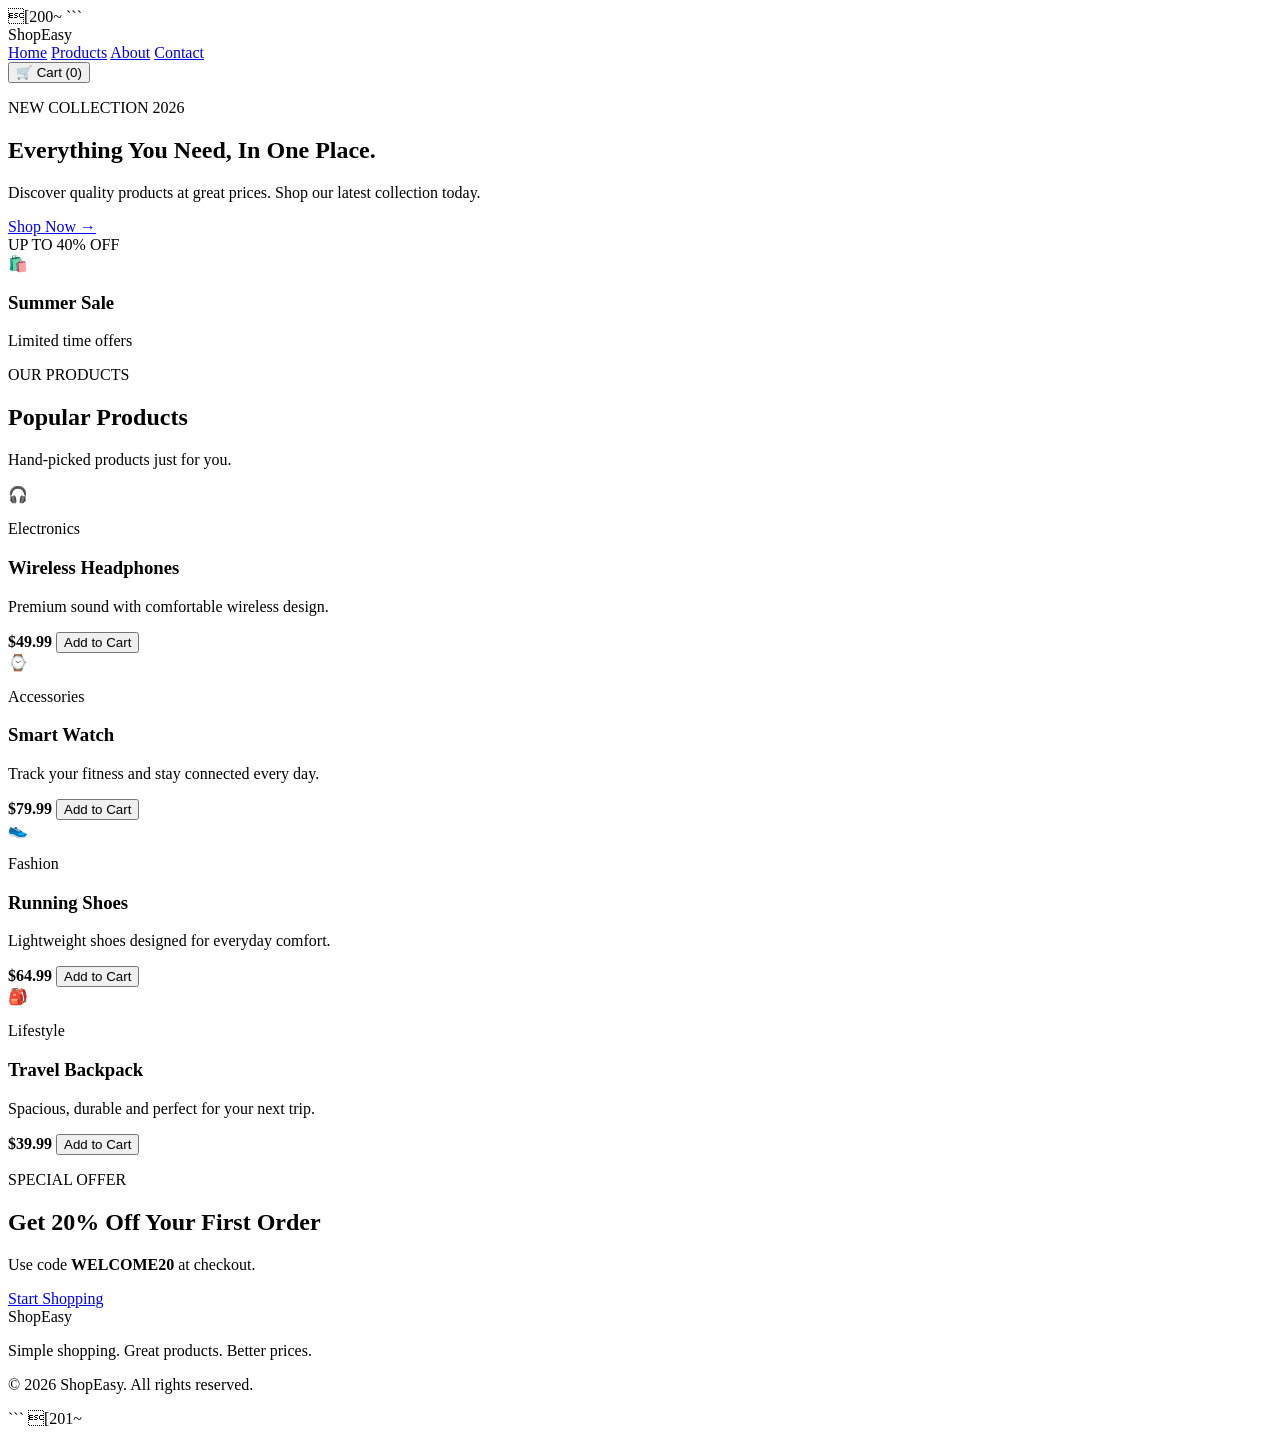
==== docker/my-ecommerce/index.html @ 429941b0 "launch container E-commemers" ====
[200~<!DOCTYPE html>

<html lang="en">
<head>
    <meta charset="UTF-8">
    <meta name="viewport" content="width=device-width, initial-scale=1.0">
    <title>ShopEasy - Online Store</title>
    <link rel="stylesheet" href="style.css">
</head>
<body>

```
<header class="navbar">
    <div class="logo">Shop<span>Easy</span></div>

    <nav>
        <a href="#home">Home</a>
        <a href="#products">Products</a>
        <a href="#about">About</a>
        <a href="#contact">Contact</a>
    </nav>

    <button class="cart">🛒 Cart (0)</button>
</header>

<main>

    <section class="hero" id="home">
        <div class="hero-content">
            <p class="tagline">NEW COLLECTION 2026</p>
            <h1>Everything You Need, <span>In One Place.</span></h1>
            <p>
                Discover quality products at great prices.
                Shop our latest collection today.
            </p>
            <a href="#products" class="shop-btn">Shop Now →</a>
        </div>

        <div class="hero-card">
            <div class="discount">UP TO 40% OFF</div>
            <div class="hero-icon">🛍️</div>
            <h3>Summer Sale</h3>
            <p>Limited time offers</p>
        </div>
    </section>

    <section class="products-section" id="products">
        <div class="section-heading">
            <p class="tagline">OUR PRODUCTS</p>
            <h2>Popular Products</h2>
            <p>Hand-picked products just for you.</p>
        </div>

        <div class="products">

            <article class="product-card">
                <div class="product-image blue">🎧</div>
                <div class="product-info">
                    <p class="category">Electronics</p>
                    <h3>Wireless Headphones</h3>
                    <p class="description">
                        Premium sound with comfortable wireless design.
                    </p>
                    <div class="product-bottom">
                        <strong>$49.99</strong>
                        <button class="add-btn">Add to Cart</button>
                    </div>
                </div>
            </article>

            <article class="product-card">
                <div class="product-image purple">⌚</div>
                <div class="product-info">
                    <p class="category">Accessories</p>
                    <h3>Smart Watch</h3>
                    <p class="description">
                        Track your fitness and stay connected every day.
                    </p>
                    <div class="product-bottom">
                        <strong>$79.99</strong>
                        <button class="add-btn">Add to Cart</button>
                    </div>
                </div>
            </article>

            <article class="product-card">
                <div class="product-image orange">👟</div>
                <div class="product-info">
                    <p class="category">Fashion</p>
                    <h3>Running Shoes</h3>
                    <p class="description">
                        Lightweight shoes designed for everyday comfort.
                    </p>
                    <div class="product-bottom">
                        <strong>$64.99</strong>
                        <button class="add-btn">Add to Cart</button>
                    </div>
                </div>
            </article>

            <article class="product-card">
                <div class="product-image green">🎒</div>
                <div class="product-info">
                    <p class="category">Lifestyle</p>
                    <h3>Travel Backpack</h3>
                    <p class="description">
                        Spacious, durable and perfect for your next trip.
                    </p>
                    <div class="product-bottom">
                        <strong>$39.99</strong>
                        <button class="add-btn">Add to Cart</button>
                    </div>
                </div>
            </article>

        </div>
    </section>

    <section class="offer" id="about">
        <div>
            <p class="tagline">SPECIAL OFFER</p>
            <h2>Get 20% Off Your First Order</h2>
            <p>Use code <strong>WELCOME20</strong> at checkout.</p>
        </div>
        <a href="#products" class="shop-btn">Start Shopping</a>
    </section>

</main>

<footer id="contact">
    <div class="footer-logo">Shop<span>Easy</span></div>
    <p>Simple shopping. Great products. Better prices.</p>
    <p class="copyright">© 2026 ShopEasy. All rights reserved.</p>
</footer>
```

</body>
</html>
[201~
---- docker/my-ecommerce/style.css ----
[200~* {
  margin: 0;
  padding: 0;
  box-sizing: border-box;
  }

html {
scroll-behavior: smooth;
}

body {
font-family: Arial, Helvetica, sans-serif;
background: #f8fafc;
color: #172033;
line-height: 1.6;
}

/* Navbar */

.navbar {
height: 72px;
padding: 0 7%;
background: #ffffff;
display: flex;
align-items: center;
justify-content: space-between;
border-bottom: 1px solid #e5e7eb;
position: sticky;
top: 0;
z-index: 100;
}

.logo,
.footer-logo {
font-size: 25px;
font-weight: 800;
color: #172033;
}

.logo span,
.footer-logo span {
color: #2563eb;
}

nav {
display: flex;
gap: 30px;
}

nav a {
color: #4b5563;
text-decoration: none;
font-size: 15px;
font-weight: 600;
}

nav a:hover {
color: #2563eb;
}

.cart {
background: #172033;
color: white;
border: none;
padding: 10px 17px;
border-radius: 8px;
cursor: pointer;
font-weight: 600;
}

/* Hero */

.hero {
min-height: 560px;
padding: 70px 7%;
display: flex;
align-items: center;
justify-content: space-between;
gap: 60px;
background: linear-gradient(135deg, #eff6ff, #f8fafc);
}

.hero-content {
max-width: 600px;
}

.tagline {
color: #2563eb;
font-size: 13px;
font-weight: 800;
letter-spacing: 2px;
margin-bottom: 12px;
}

.hero h1 {
font-size: clamp(42px, 6vw, 70px);
line-height: 1.05;
margin-bottom: 25px;
}

.hero h1 span {
color: #2563eb;
}

.hero-content > p:not(.tagline) {
color: #64748b;
font-size: 18px;
max-width: 500px;
margin-bottom: 30px;
}

.shop-btn {
display: inline-block;
background: #2563eb;
color: white;
padding: 13px 24px;
border-radius: 8px;
text-decoration: none;
font-weight: 700;
transition: 0.2s;
}

.shop-btn:hover {
background: #1d4ed8;
transform: translateY(-2px);
}

.hero-card {
width: 340px;
height: 340px;
border-radius: 30px;
background: linear-gradient(145deg, #2563eb, #7c3aed);
color: white;
display: flex;
flex-direction: column;
justify-content: center;
align-items: center;
box-shadow: 0 25px 60px rgba(37, 99, 235, 0.25);
}

.hero-icon {
font-size: 90px;
margin: 15px 0;
}

.discount {
background: rgba(255, 255, 255, 0.18);
padding: 7px 15px;
border-radius: 30px;
font-size: 12px;
font-weight: 800;
}

.hero-card h3 {
font-size: 25px;
}

.hero-card p {
opacity: 0.8;
}

/* Products */

.products-section {
padding: 90px 7%;
}

.section-heading {
text-align: center;
margin-bottom: 45px;
}

.section-heading h2 {
font-size: 38px;
margin-bottom: 8px;
}

.section-heading > p:last-child {
color: #64748b;
}

.products {
display: grid;
grid-template-columns: repeat(4, 1fr);
gap: 24px;
}

.product-card {
background: white;
border-radius: 14px;
overflow: hidden;
border: 1px solid #e5e7eb;
transition: 0.25s;
}

.product-card:hover {
transform: translateY(-6px);
box-shadow: 0 15px 35px rgba(15, 23, 42, 0.1);
}

.product-image {
height: 210px;
display: flex;
align-items: center;
justify-content: center;
font-size: 85px;
}

.blue {
background: #dbeafe;
}

.purple {
background: #ede9fe;
}

.orange {
background: #ffedd5;
}

.green {
background: #dcfce7;
}

.product-info {
padding: 20px;
}

.category {
color: #2563eb;
font-size: 12px;
font-weight: 800;
text-transform: uppercase;
margin-bottom: 5px;
}

.product-info h3 {
font-size: 19px;
margin-bottom: 8px;
}

.description {
color: #64748b;
font-size: 14px;
min-height: 65px;
}

.product-bottom {
display: flex;
align-items: center;
justify-content: space-between;
margin-top: 15px;
}

.product-bottom strong {
font-size: 20px;
}

.add-btn {
background: #eff6ff;
color: #2563eb;
border: none;
padding: 9px 12px;
border-radius: 7px;
font-weight: 700;
cursor: pointer;
}

.add-btn:hover {
background: #2563eb;
color: white;
}

/* Offer */

.offer {
margin: 20px 7% 90px;
padding: 45px 55px;
border-radius: 18px;
background: #172033;
color: white;
display: flex;
align-items: center;
justify-content: space-between;
}

.offer .tagline {
color: #60a5fa;
}

.offer h2 {
font-size: 32px;
margin-bottom: 8px;
}

.offer p {
color: #cbd5e1;
}

/* Footer */

footer {
background: #0f172a;
color: #94a3b8;
text-align: center;
padding: 45px 20px;
}

.footer-logo {
color: white;
margin-bottom: 10px;
}

.copyright {
margin-top: 20px;
font-size: 13px;
color: #64748b;
}

/* Responsive */

@media (max-width: 1000px) {
.products {
grid-template-columns: repeat(2, 1fr);
}

```
.hero-card {
    width: 280px;
    height: 280px;
}
```

}

@media (max-width: 700px) {
.navbar {
padding: 0 5%;
}

```
nav {
    display: none;
}

.hero {
    padding: 60px 5%;
    flex-direction: column;
    text-align: center;
}

.hero-content > p:not(.tagline) {
    margin-left: auto;
    margin-right: auto;
}

.hero-card {
    width: 260px;
    height: 260px;
}

.products-section {
    padding: 60px 5%;
}

.products {
    grid-template-columns: 1fr;
}

.offer {
    margin: 10px 5% 60px;
    padding: 35px 25px;
    flex-direction: column;
    text-align: center;
    gap: 25px;
}
```

}
[201~
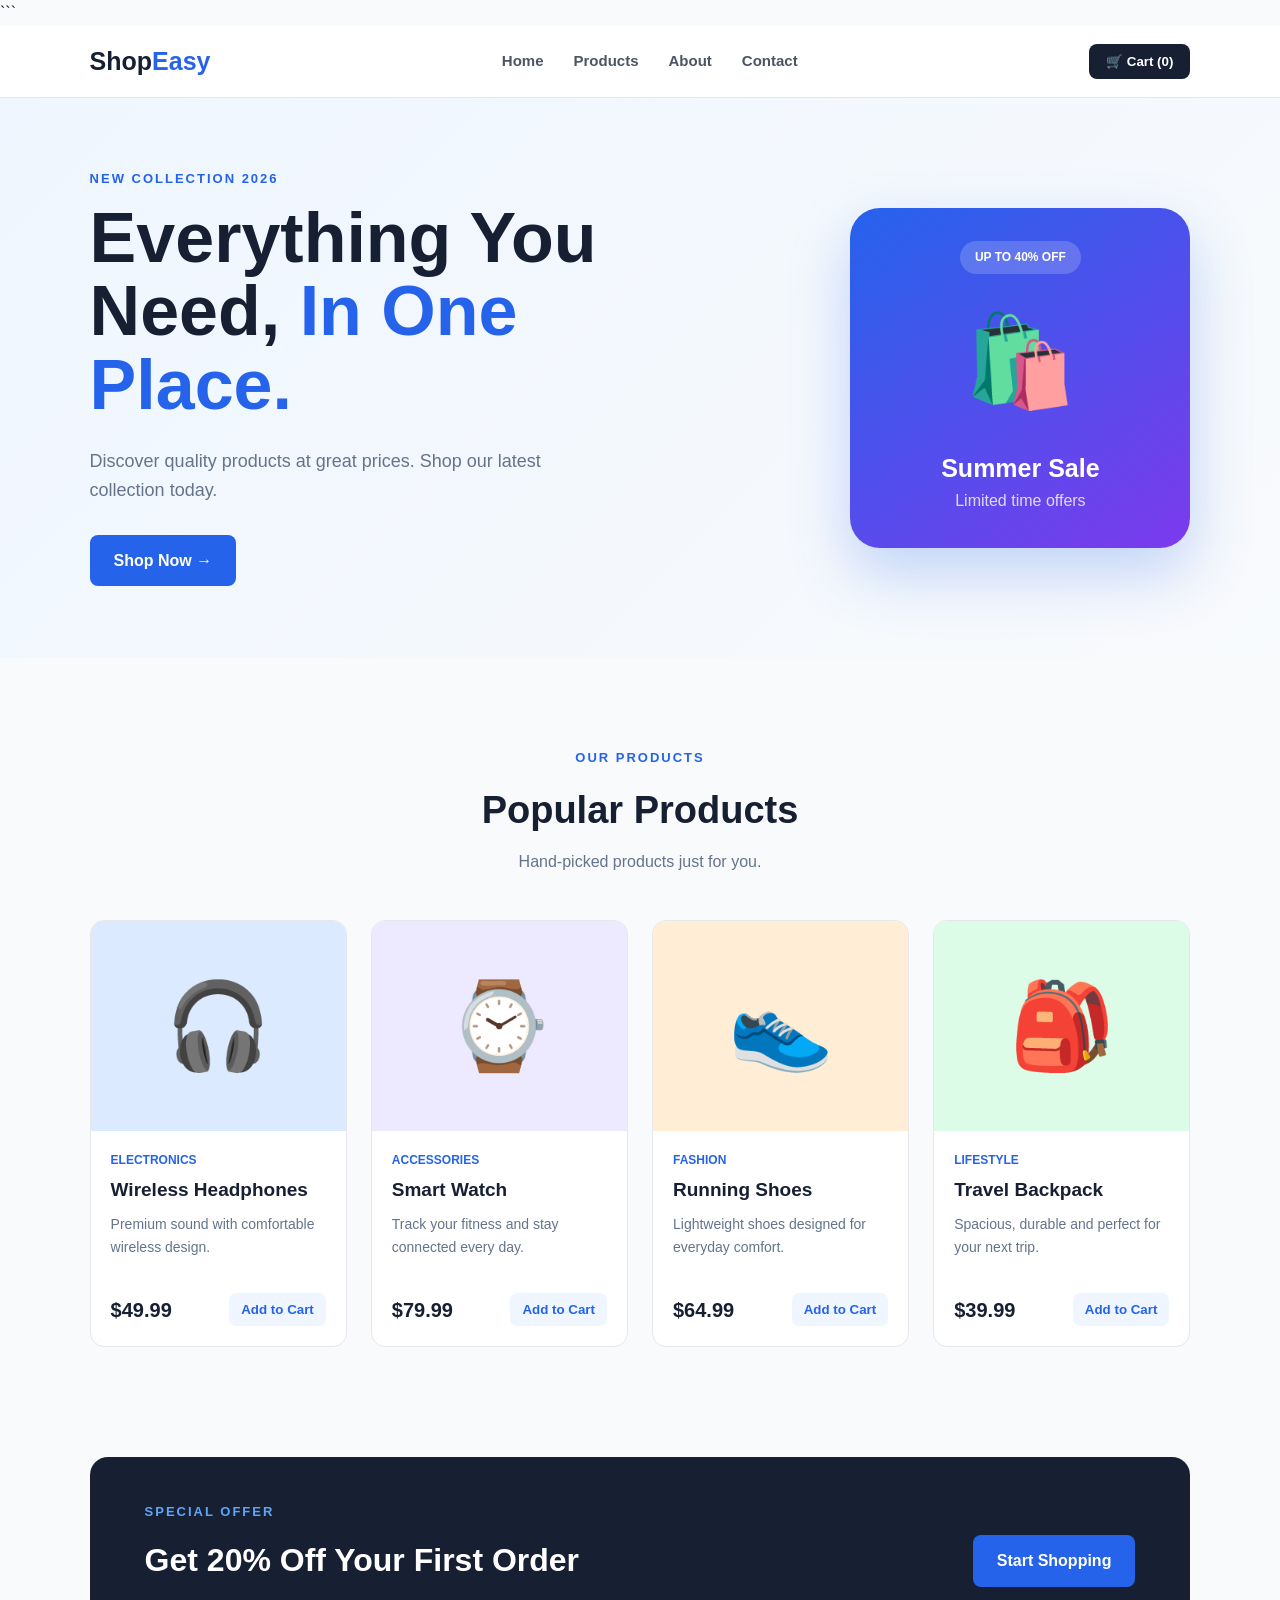
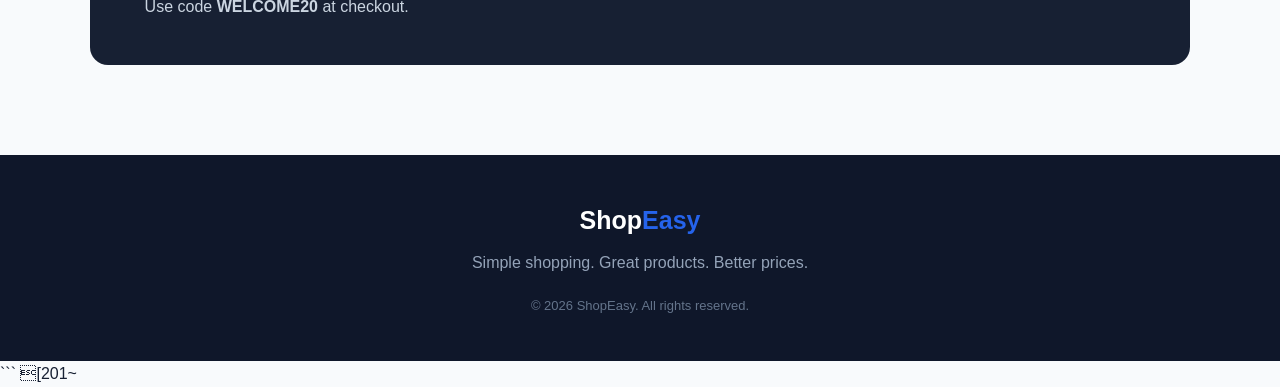
==== commit 4b49ac69: "update index.hrml file" ====
--- a/docker/my-ecommerce/index.html
+++ b/docker/my-ecommerce/index.html
@@ -1,4 +1,4 @@
-[200~<!DOCTYPE html>
+<!DOCTYPE html>
 
 <html lang="en">
 <head>
--- a/docker/my-ecommerce/style.css
+++ b/docker/my-ecommerce/style.css
@@ -1,4 +1,4 @@
-[200~* {
+* {
   margin: 0;
   padding: 0;
   box-sizing: border-box;
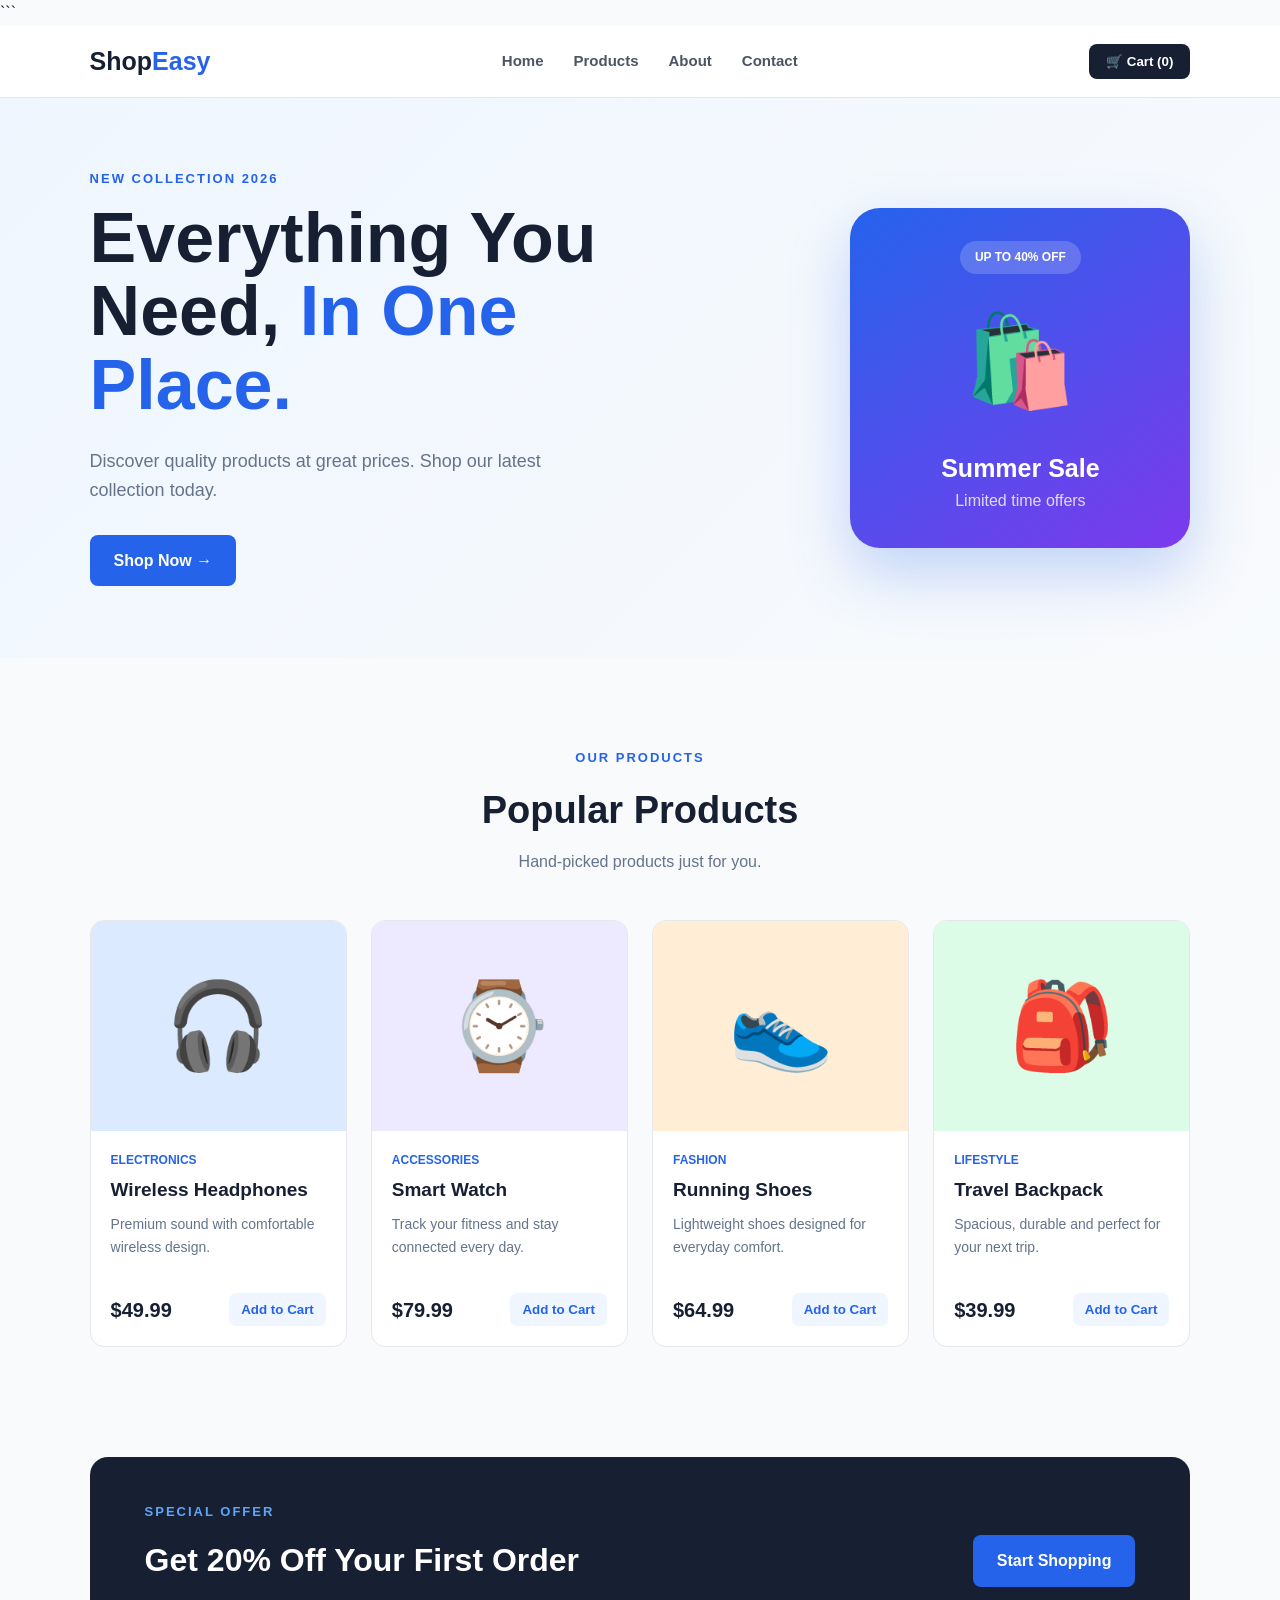
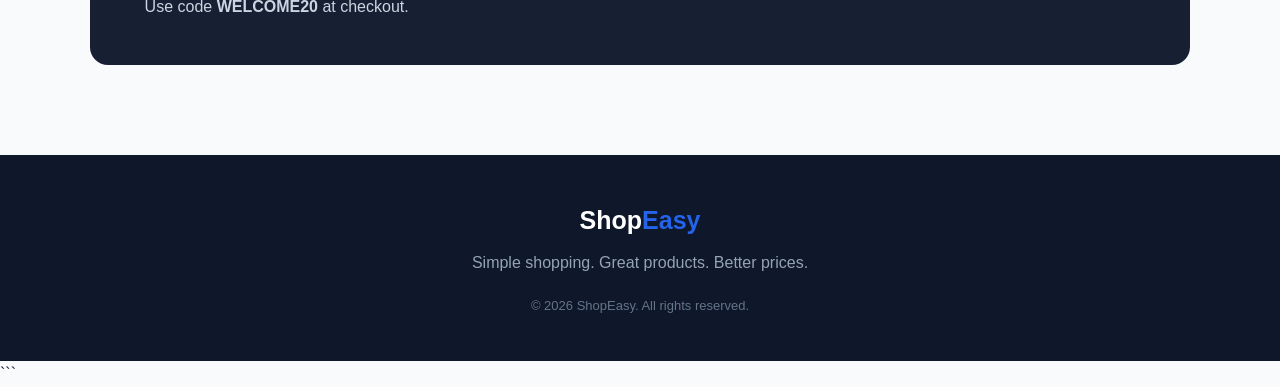
==== commit 94749e80: "update index.hrml file again" ====
--- a/docker/my-ecommerce/index.html
+++ b/docker/my-ecommerce/index.html
@@ -136,4 +136,4 @@
 
 </body>
 </html>
-[201~
+
--- a/docker/my-ecommerce/style.css
+++ b/docker/my-ecommerce/style.css
@@ -377,4 +377,3 @@
 ```
 
 }
-[201~
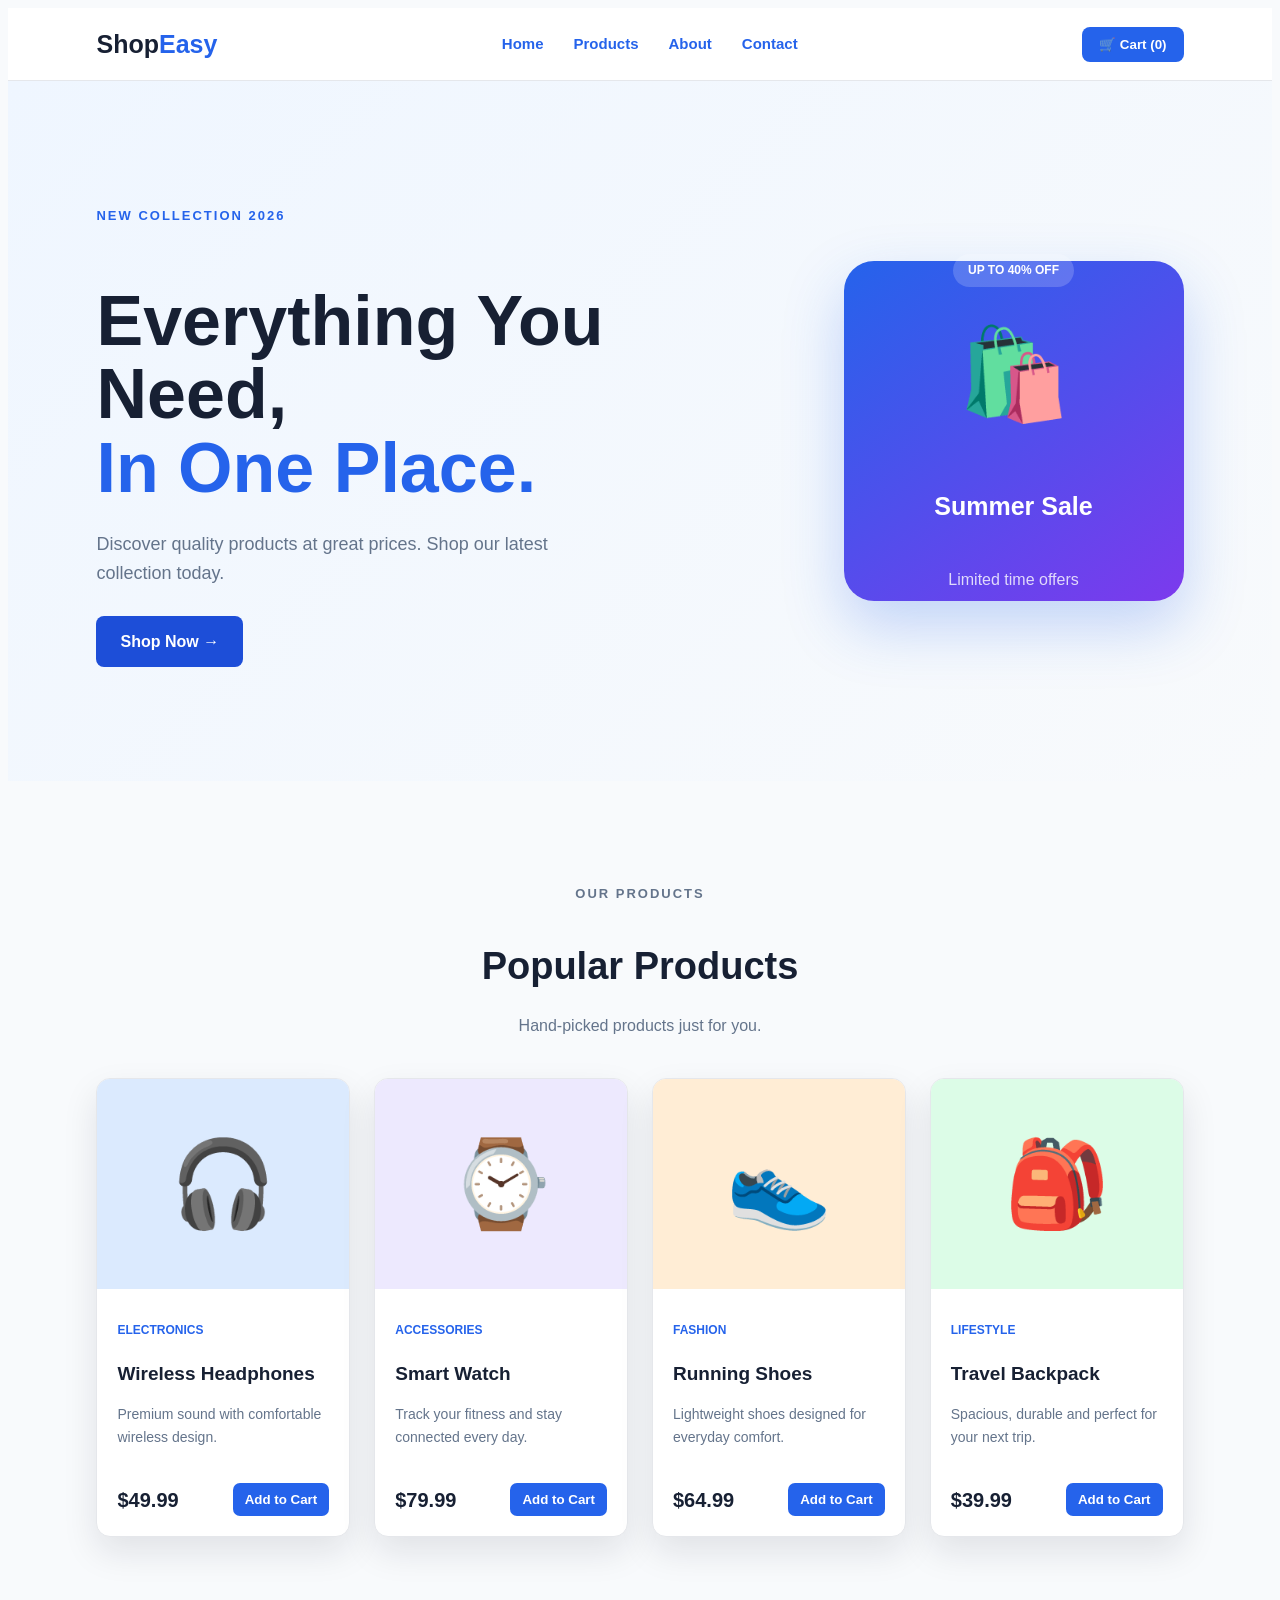
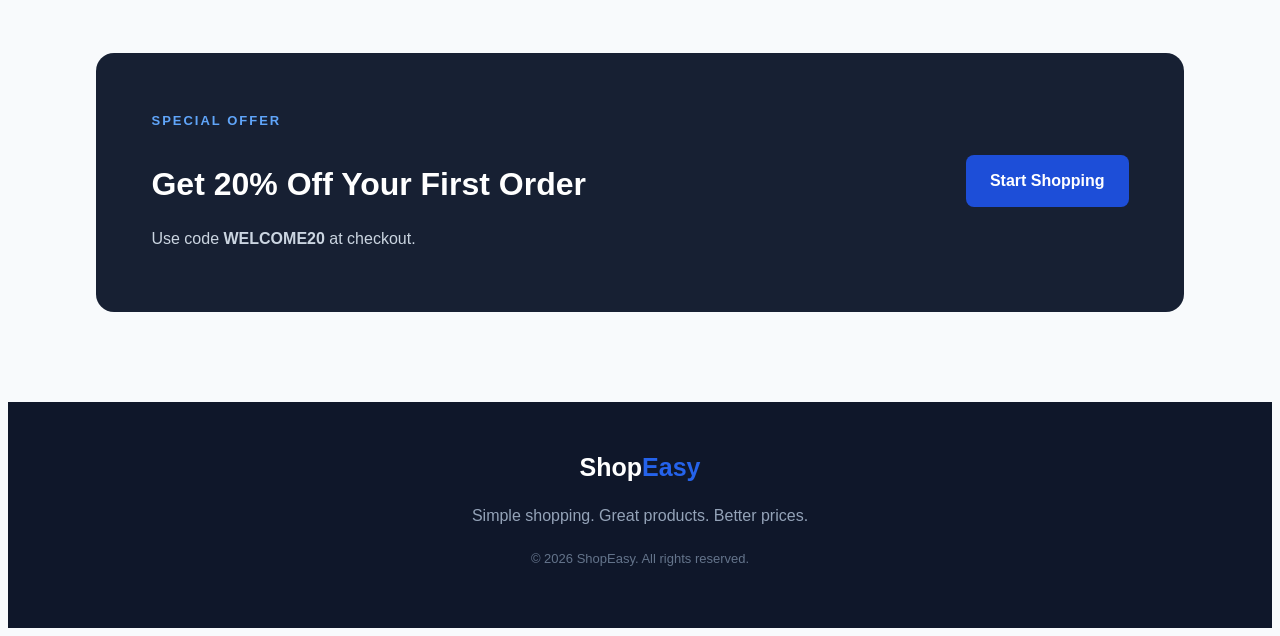
==== commit 7332d0e0: "update index.hrml file final" ====
--- a/docker/my-ecommerce/index.html
+++ b/docker/my-ecommerce/index.html
@@ -1,15 +1,9 @@
 <!DOCTYPE html>
 
-<html lang="en">
-<head>
-    <meta charset="UTF-8">
-    <meta name="viewport" content="width=device-width, initial-scale=1.0">
-    <title>ShopEasy - Online Store</title>
-    <link rel="stylesheet" href="style.css">
-</head>
+<html lang="en"> <head> <meta charset="UTF-8"> <meta name="viewport" content="width=device-width, initial-scale=1.0"> <title>ShopEasy - Online Store</title> <link rel="stylesheet" href="style.css"> </head>
+
 <body>
 
-```
 <header class="navbar">
     <div class="logo">Shop<span>Easy</span></div>
 
@@ -25,90 +19,184 @@
 
 <main>
 
+    <!-- Hero Section -->
     <section class="hero" id="home">
         <div class="hero-content">
             <p class="tagline">NEW COLLECTION 2026</p>
-            <h1>Everything You Need, <span>In One Place.</span></h1>
-            <p>
+
+            <h1>
+                Everything You Need,
+                <span>In One Place.</span>
+            </h1>
+
+            <p class="hero-description">
                 Discover quality products at great prices.
                 Shop our latest collection today.
             </p>
-            <a href="#products" class="shop-btn">Shop Now →</a>
+
+            <a href="#products" class="shop-btn">
+                Shop Now →
+            </a>
         </div>
 
         <div class="hero-card">
             <div class="discount">UP TO 40% OFF</div>
+
             <div class="hero-icon">🛍️</div>
+
             <h3>Summer Sale</h3>
+
             <p>Limited time offers</p>
         </div>
     </section>
 
+    <!-- Products Section -->
     <section class="products-section" id="products">
+
         <div class="section-heading">
             <p class="tagline">OUR PRODUCTS</p>
+
             <h2>Popular Products</h2>
-            <p>Hand-picked products just for you.</p>
+
+            <p>
+                Hand-picked products just for you.
+            </p>
         </div>
 
         <div class="products">
 
-            <article class="product-card">
-                <div class="product-image blue">🎧</div>
-                <div class="product-info">
-                    <p class="category">Electronics</p>
-                    <h3>Wireless Headphones</h3>
-                    <p class="description">
-                        Premium sound with comfortable wireless design.
-                    </p>
-                    <div class="product-bottom">
+            <!-- Product 1 -->
+            <article class="product-card">
+
+                <div class="product-image blue">
+                    🎧
+                </div>
+
+                <div class="product-info">
+
+                    <p class="category">
+                        Electronics
+                    </p>
+
+                    <h3>
+                        Wireless Headphones
+                    </h3>
+
+                    <p class="description">
+                        Premium sound with comfortable
+                        wireless design.
+                    </p>
+
+                    <div class="product-bottom">
+
                         <strong>$49.99</strong>
-                        <button class="add-btn">Add to Cart</button>
-                    </div>
-                </div>
-            </article>
-
-            <article class="product-card">
-                <div class="product-image purple">⌚</div>
-                <div class="product-info">
-                    <p class="category">Accessories</p>
-                    <h3>Smart Watch</h3>
-                    <p class="description">
-                        Track your fitness and stay connected every day.
-                    </p>
-                    <div class="product-bottom">
+
+                        <button class="add-btn">
+                            Add to Cart
+                        </button>
+
+                    </div>
+                </div>
+            </article>
+
+            <!-- Product 2 -->
+            <article class="product-card">
+
+                <div class="product-image purple">
+                    ⌚
+                </div>
+
+                <div class="product-info">
+
+                    <p class="category">
+                        Accessories
+                    </p>
+
+                    <h3>
+                        Smart Watch
+                    </h3>
+
+                    <p class="description">
+                        Track your fitness and stay
+                        connected every day.
+                    </p>
+
+                    <div class="product-bottom">
+
                         <strong>$79.99</strong>
-                        <button class="add-btn">Add to Cart</button>
-                    </div>
-                </div>
-            </article>
-
-            <article class="product-card">
-                <div class="product-image orange">👟</div>
-                <div class="product-info">
-                    <p class="category">Fashion</p>
-                    <h3>Running Shoes</h3>
-                    <p class="description">
-                        Lightweight shoes designed for everyday comfort.
-                    </p>
-                    <div class="product-bottom">
+
+                        <button class="add-btn">
+                            Add to Cart
+                        </button>
+
+                    </div>
+                </div>
+            </article>
+
+            <!-- Product 3 -->
+            <article class="product-card">
+
+                <div class="product-image orange">
+                    👟
+                </div>
+
+                <div class="product-info">
+
+                    <p class="category">
+                        Fashion
+                    </p>
+
+                    <h3>
+                        Running Shoes
+                    </h3>
+
+                    <p class="description">
+                        Lightweight shoes designed
+                        for everyday comfort.
+                    </p>
+
+                    <div class="product-bottom">
+
                         <strong>$64.99</strong>
-                        <button class="add-btn">Add to Cart</button>
-                    </div>
-                </div>
-            </article>
-
-            <article class="product-card">
-                <div class="product-image green">🎒</div>
-                <div class="product-info">
-                    <p class="category">Lifestyle</p>
-                    <h3>Travel Backpack</h3>
-                    <p class="description">
-                        Spacious, durable and perfect for your next trip.
-                    </p>
-                    <div class="product-bottom">
+
+                        <button class="add-btn">
+                            Add to Cart
+                        </button>
+
+                    </div>
+                </div>
+            </article>
+
+            <!-- Product 4 -->
+            <article class="product-card">
+
+                <div class="product-image green">
+                    🎒
+                </div>
+
+                <div class="product-info">
+
+                    <p class="category">
+                        Lifestyle
+                    </p>
+
+                    <h3>
+                        Travel Backpack
+                    </h3>
+
+                    <p class="description">
+                        Spacious, durable and perfect
+                        for your next trip.
+                    </p>
+
+                    <div class="product-bottom">
+
                         <strong>$39.99</strong>
-                        <button class="add-btn">Add to Cart</button>
+
+                        <button class="add-btn">
+                            Add to Cart
+                        </button>
+
                     </div>
                 </div>
             </article>
@@ -116,24 +204,48 @@
         </div>
     </section>
 
+    <!-- Special Offer -->
     <section class="offer" id="about">
+
         <div>
-            <p class="tagline">SPECIAL OFFER</p>
-            <h2>Get 20% Off Your First Order</h2>
-            <p>Use code <strong>WELCOME20</strong> at checkout.</p>
-        </div>
-        <a href="#products" class="shop-btn">Start Shopping</a>
+            <p class="tagline">
+                SPECIAL OFFER
+            </p>
+
+            <h2>
+                Get 20% Off Your First Order
+            </h2>
+
+            <p>
+                Use code
+                <strong>WELCOME20</strong>
+                at checkout.
+            </p>
+        </div>
+
+        <a href="#products" class="shop-btn">
+            Start Shopping
+        </a>
+
     </section>
 
 </main>
 
+<!-- Footer -->
 <footer id="contact">
-    <div class="footer-logo">Shop<span>Easy</span></div>
-    <p>Simple shopping. Great products. Better prices.</p>
-    <p class="copyright">© 2026 ShopEasy. All rights reserved.</p>
+
+    <div class="footer-logo">
+        Shop<span>Easy</span>
+    </div>
+
+    <p>
+        Simple shopping. Great products. Better prices.
+    </p>
+
+    <p class="copyright">
+        © 2026 ShopEasy. All rights reserved.
+    </p>
+
 </footer>
-```
-
-</body>
-</html>
-
+
+</body> </html>
--- a/docker/my-ecommerce/style.css
+++ b/docker/my-ecommerce/style.css
@@ -1,8 +1,8 @@
-* {
-  margin: 0;
-  padding: 0;
-  box-sizing: border-box;
-  }
+{
+margin: 0;
+padding: 0;
+box-sizing: border-box;
+}
 
 html {
 scroll-behavior: smooth;
@@ -15,7 +15,9 @@
 line-height: 1.6;
 }
 
-/* Navbar */
+/* =========================
+NAVBAR
+========================= */
 
 .navbar {
 height: 72px;
@@ -52,9 +54,10 @@
 text-decoration: none;
 font-size: 15px;
 font-weight: 600;
-}
-
-nav a:hover {
+transition: 0.2s;
+}
+
+nav a {
 color: #2563eb;
 }
 
@@ -66,9 +69,16 @@
 border-radius: 8px;
 cursor: pointer;
 font-weight: 600;
-}
-
-/* Hero */
+transition: 0.2s;
+}
+
+.cart {
+background: #2563eb;
+}
+
+/* =========================
+HERO
+========================= */
 
 .hero {
 min-height: 560px;
@@ -77,7 +87,11 @@
 align-items: center;
 justify-content: space-between;
 gap: 60px;
-background: linear-gradient(135deg, #eff6ff, #f8fafc);
+background: linear-gradient(
+135deg,
+#eff6ff,
+#f8fafc
+);
 }
 
 .hero-content {
@@ -100,9 +114,10 @@
 
 .hero h1 span {
 color: #2563eb;
-}
-
-.hero-content > p:not(.tagline) {
+display: block;
+}
+
+.hero-description {
 color: #64748b;
 font-size: 18px;
 max-width: 500px;
@@ -120,7 +135,7 @@
 transition: 0.2s;
 }
 
-.shop-btn:hover {
+.shop-btn {
 background: #1d4ed8;
 transform: translateY(-2px);
 }
@@ -128,14 +143,24 @@
 .hero-card {
 width: 340px;
 height: 340px;
+flex-shrink: 0;
 border-radius: 30px;
-background: linear-gradient(145deg, #2563eb, #7c3aed);
+background: linear-gradient(
+145deg,
+#2563eb,
+#7c3aed
+);
 color: white;
 display: flex;
 flex-direction: column;
 justify-content: center;
 align-items: center;
-box-shadow: 0 25px 60px rgba(37, 99, 235, 0.25);
+box-shadow: 0 25px 60px rgba(
+37,
+99,
+235,
+0.25
+);
 }
 
 .hero-icon {
@@ -144,7 +169,12 @@
 }
 
 .discount {
-background: rgba(255, 255, 255, 0.18);
+background: rgba(
+255,
+255,
+255,
+0.18
+);
 padding: 7px 15px;
 border-radius: 30px;
 font-size: 12px;
@@ -159,7 +189,9 @@
 opacity: 0.8;
 }
 
-/* Products */
+/* =========================
+PRODUCTS
+========================= */
 
 .products-section {
 padding: 90px 7%;
@@ -175,7 +207,7 @@
 margin-bottom: 8px;
 }
 
-.section-heading > p:last-child {
+.section-heading > p {
 color: #64748b;
 }
 
@@ -193,9 +225,14 @@
 transition: 0.25s;
 }
 
-.product-card:hover {
+.product-card {
 transform: translateY(-6px);
-box-shadow: 0 15px 35px rgba(15, 23, 42, 0.1);
+box-shadow: 0 15px 35px rgba(
+15,
+23,
+42,
+0.1
+);
 }
 
 .product-image {
@@ -250,6 +287,7 @@
 align-items: center;
 justify-content: space-between;
 margin-top: 15px;
+gap: 10px;
 }
 
 .product-bottom strong {
@@ -264,14 +302,17 @@
 border-radius: 7px;
 font-weight: 700;
 cursor: pointer;
-}
-
-.add-btn:hover {
+transition: 0.2s;
+}
+
+.add-btn {
 background: #2563eb;
 color: white;
 }
 
-/* Offer */
+/* =========================
+OFFER
+========================= */
 
 .offer {
 margin: 20px 7% 90px;
@@ -282,6 +323,7 @@
 display: flex;
 align-items: center;
 justify-content: space-between;
+gap: 30px;
 }
 
 .offer .tagline {
@@ -297,7 +339,9 @@
 color: #cbd5e1;
 }
 
-/* Footer */
+/* =========================
+FOOTER
+========================= */
 
 footer {
 background: #0f172a;
@@ -317,28 +361,41 @@
 color: #64748b;
 }
 
-/* Responsive */
+/* =========================
+RESPONSIVE - TABLET
+========================= */
 
 @media (max-width: 1000px) {
+
 .products {
-grid-template-columns: repeat(2, 1fr);
-}
-
-```
+    grid-template-columns: repeat(2, 1fr);
+}
+
 .hero-card {
     width: 280px;
     height: 280px;
 }
-```
-
-}
+
+.hero {
+    gap: 35px;
+}
+
+.hero h1 {
+    font-size: 50px;
+}
+
+}
+
+/* =========================
+RESPONSIVE - MOBILE
+========================= */
 
 @media (max-width: 700px) {
+
 .navbar {
-padding: 0 5%;
-}
-
-```
+    padding: 0 5%;
+}
+
 nav {
     display: none;
 }
@@ -349,9 +406,17 @@
     text-align: center;
 }
 
-.hero-content > p:not(.tagline) {
+.hero-content {
+    max-width: 100%;
+}
+
+.hero-description {
     margin-left: auto;
     margin-right: auto;
+}
+
+.hero h1 {
+    font-size: 42px;
 }
 
 .hero-card {
@@ -359,8 +424,16 @@
     height: 260px;
 }
 
+.hero-icon {
+    font-size: 70px;
+}
+
 .products-section {
     padding: 60px 5%;
+}
+
+.section-heading h2 {
+    font-size: 32px;
 }
 
 .products {
@@ -374,6 +447,44 @@
     text-align: center;
     gap: 25px;
 }
-```
-
-}
+
+.offer h2 {
+    font-size: 26px;
+}
+
+}
+
+/* =========================
+SMALL MOBILE
+========================= */
+
+@media (max-width: 400px) {
+
+.logo {
+    font-size: 21px;
+}
+
+.cart {
+    padding: 8px 10px;
+    font-size: 12px;
+}
+
+.hero h1 {
+    font-size: 36px;
+}
+
+.hero-card {
+    width: 230px;
+    height: 230px;
+}
+
+.product-bottom {
+    flex-direction: column;
+    align-items: stretch;
+}
+
+.add-btn {
+    width: 100%;
+}
+
+}
